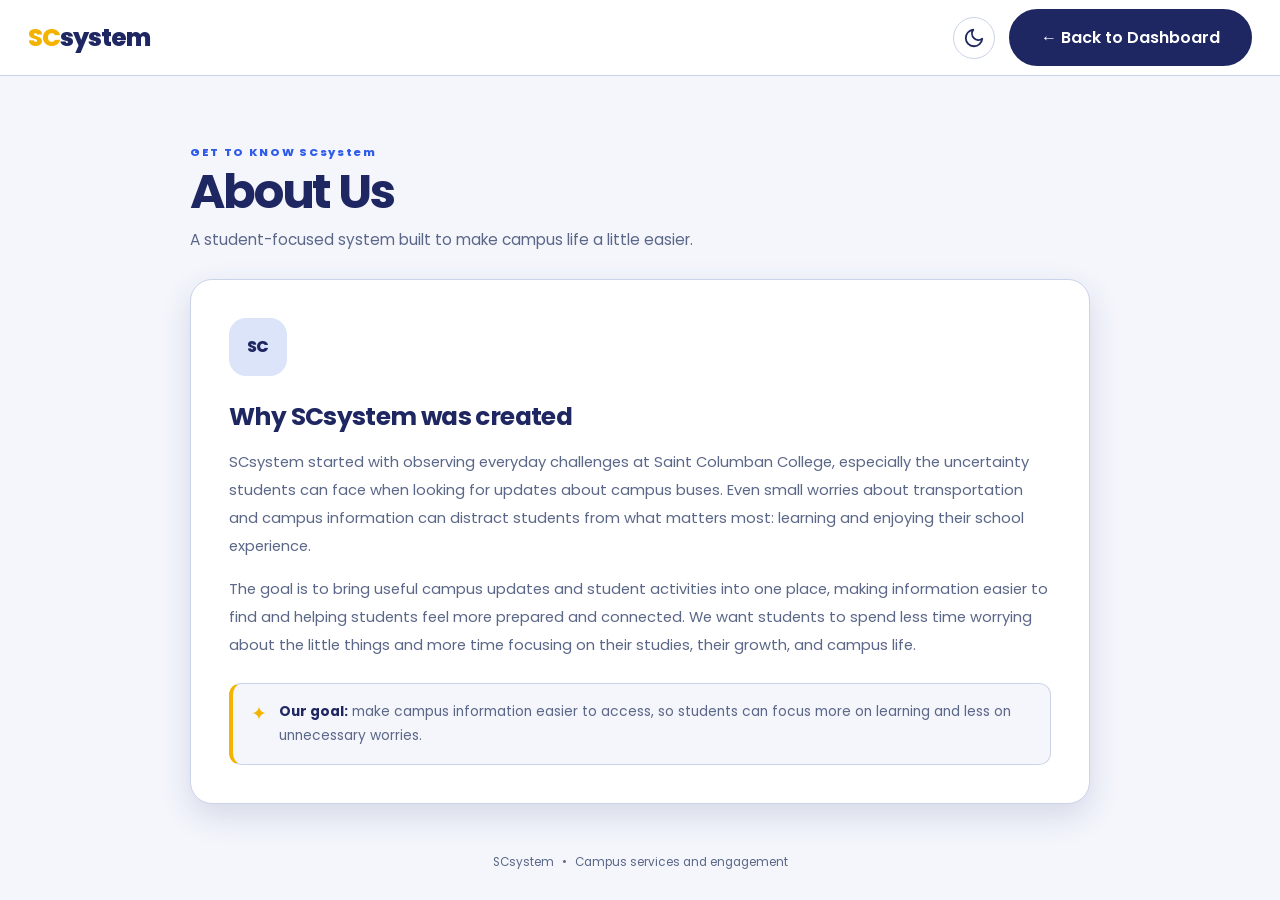
==== about.html @ 1e7a9063 "added about us and contact" ====
<!DOCTYPE html>
<html lang="en" data-theme="light">
<head>
  <meta charset="UTF-8">
  <meta name="viewport" content="width=device-width, initial-scale=1.0">
  <title>About Us | SCsystem</title>
  <script>
    (function () {
      try {
        var savedTheme = localStorage.getItem('scsystem-theme');
        var preferredTheme = window.matchMedia('(prefers-color-scheme: dark)').matches ? 'dark' : 'light';
        document.documentElement.setAttribute('data-theme', savedTheme || preferredTheme);
      } catch (error) {
        document.documentElement.setAttribute('data-theme', 'light');
      }
    })();
  </script>
  <link rel="preconnect" href="https://fonts.googleapis.com">
  <link rel="preconnect" href="https://fonts.gstatic.com" crossorigin>
  <link href="https://fonts.googleapis.com/css2?family=Poppins:wght@400;500;600;700;800&display=swap" rel="stylesheet">
  <link rel="stylesheet" href="css/style.css">
  <link rel="stylesheet" href="css/dashboard.css">
  <link rel="stylesheet" href="css/about-contact.css">
</head>
<body class="dashboard-body info-page-body">
  <header class="app-topbar">
    <a class="app-brand" href="dashboard.html"><span>SC</span>system</a>
    <div class="top-actions">
      <button id="themeToggle" class="theme-toggle" type="button" aria-label="Switch theme" title="Switch theme">
        <svg class="icon-moon" viewBox="0 0 24 24" fill="none" stroke="currentColor" stroke-width="2" stroke-linecap="round" stroke-linejoin="round" aria-hidden="true"><path d="M21 12.79A9 9 0 1 1 11.21 3 7 7 0 0 0 21 12.79z"/></svg>
        <svg class="icon-sun" viewBox="0 0 24 24" fill="none" stroke="currentColor" stroke-width="2" stroke-linecap="round" stroke-linejoin="round" aria-hidden="true"><circle cx="12" cy="12" r="5"/><line x1="12" y1="1" x2="12" y2="3"/><line x1="12" y1="21" x2="12" y2="23"/><line x1="4.22" y1="4.22" x2="5.64" y2="5.64"/><line x1="18.36" y1="18.36" x2="19.78" y2="19.78"/><line x1="1" y1="12" x2="3" y2="12"/><line x1="21" y1="12" x2="23" y2="12"/></svg>
      </button>
      <a class="btn btn-secondary info-back-btn" href="dashboard.html">← Back to Dashboard</a>
    </div>
  </header>

  <main class="info-main">
    <div class="info-heading">
      <p class="eyebrow">GET TO KNOW SCsystem</p>
      <h1>About Us</h1>
      <p class="info-subtitle">A student-focused system built to make campus life a little easier.</p>
    </div>

    <section class="info-card about-card" aria-labelledby="aboutTitle">
      <div class="about-mark" aria-hidden="true">SC</div>
      <h2 id="aboutTitle">Why SCsystem was created</h2>
      <p>
        SCsystem started with observing everyday challenges at Saint Columban College,
        especially the uncertainty students can face when looking for updates about campus
        buses. Even small worries about transportation and campus information can distract
        students from what matters most: learning and enjoying their school experience.
      </p>
      <p>
        The goal is to bring useful campus updates and student activities into one place,
        making information easier to find and helping students feel more prepared and connected.
        We want students to spend less time worrying about the little things and more time
        focusing on their studies, their growth, and campus life.
      </p>
      <div class="about-highlight">
        <span class="highlight-icon" aria-hidden="true">✦</span>
        <p><strong>Our goal:</strong> make campus information easier to access, so students can focus more on learning and less on unnecessary worries.</p>
      </div>
    </section>

    <footer class="info-footer">SCsystem <span>•</span> Campus services and engagement</footer>
  </main>

  <script>
    (function () {
      var button = document.getElementById('themeToggle');
      if (!button) return;
      button.addEventListener('click', function () {
        var current = document.documentElement.getAttribute('data-theme') || 'light';
        var next = current === 'dark' ? 'light' : 'dark';
        document.documentElement.setAttribute('data-theme', next);
        try { localStorage.setItem('scsystem-theme', next); } catch (error) { /* Theme still works for this page. */ }
        button.setAttribute('aria-label', 'Switch to ' + (next === 'dark' ? 'light' : 'dark') + ' mode');
        button.setAttribute('title', 'Switch to ' + (next === 'dark' ? 'light' : 'dark') + ' mode');
      });
    })();
  </script>
</body>
</html>
---- css/style.css ----
/* ============ Colors (light + dark) ============ */
:root,
:root[data-theme="light"] {
  --bg: #F4F6FC;
  --bg-glow: #DCE4FA;
  --card: #FFFFFF;
  --text: #1E2761;
  --muted: #5B6788;
  --border: #CBD3E8;
  --gold: #F5B301;
  --on-gold: #1E2761;
  --btn2-bg: #1E2761;
  --btn2-text: #FFFFFF;
  --btn2-border: #1E2761;
  --input-bg: #FFFFFF;
  --link: #2F5BEA;
  --danger: #C62828;
  --success: #1A7F37;
  --shadow: 0 12px 32px rgba(30, 39, 97, 0.14);
  --backdrop: rgba(14, 19, 48, 0.55);
}

:root[data-theme="dark"] {
  --bg: #0C1128;
  --bg-glow: #1D2760;
  --card: #151C42;
  --text: #EAF0FC;
  --muted: #A9B4D6;
  --border: #2D3768;
  --btn2-bg: transparent;
  --btn2-text: #EAF0FC;
  --btn2-border: #8F9BCB;
  --input-bg: #0F1536;
  --link: #8FB4FF;
  --danger: #FF8A80;
  --success: #6FD38B;
  --shadow: 0 12px 32px rgba(0, 0, 0, 0.45);
  --backdrop: rgba(0, 0, 0, 0.65);
}

/* ============ Base ============ */
* { box-sizing: border-box; }
[hidden] { display: none !important; }
html { color-scheme: light; }
:root[data-theme="dark"] { color-scheme: dark; }

body {
  margin: 0;
  min-height: 100vh;
  display: flex;
  flex-direction: column;
  font-family: "Poppins", "Segoe UI", Calibri, Arial, sans-serif;
  color: var(--text);
  background: radial-gradient(1100px 560px at 50% -8%, var(--bg-glow), var(--bg) 70%) no-repeat, var(--bg);
  transition: background-color 0.25s, color 0.25s;
}

:focus-visible {
  outline: 3px solid var(--gold);
  outline-offset: 2px;
}

/* ============ Landing navigation and app download ============ */
.landing-nav {
  width: 100%;
  display: flex;
  align-items: center;
  justify-content: space-between;
  gap: 18px;
  padding: 18px clamp(16px, 4vw, 42px);
}
.landing-nav-brand {
  color: var(--text);
  font-size: 1.45rem;
  font-weight: 800;
  letter-spacing: -0.04em;
  text-decoration: none;
  white-space: nowrap;
}
.landing-nav-brand span { color: var(--gold); }
.landing-nav-actions { display: flex; align-items: center; gap: 12px; }
.landing-nav .theme-toggle { position: static; flex: 0 0 auto; }
.app-download-btn {
  min-width: 0;
  padding: 10px 16px;
  gap: 7px;
  font-size: 0.86rem;
  white-space: nowrap;
}
.app-download-btn svg { width: 17px; height: 17px; flex: 0 0 auto; }

/* ============ Theme toggle (round sun/moon button) ============ */
.theme-toggle {
  position: fixed;
  top: 16px;
  right: 16px;
  z-index: 10;
  width: 46px;
  height: 46px;
  border-radius: 50%;
  border: 1.5px solid var(--border);
  background: var(--card);
  color: var(--text);
  display: grid;
  place-items: center;
  cursor: pointer;
  box-shadow: var(--shadow);
  transition: transform 0.15s, border-color 0.2s;
}
.theme-toggle:hover { transform: scale(1.07); border-color: var(--gold); }
.theme-toggle svg { width: 22px; height: 22px; }
.icon-sun { color: var(--gold); }
:root[data-theme="dark"] .icon-moon { display: none; }
:root[data-theme="light"] .icon-sun { display: none; }

/* ============ Buttons ============ */
.btn {
  display: inline-flex;
  align-items: center;
  justify-content: center;
  min-width: 168px;
  padding: 14px 30px;
  border-radius: 999px;
  border: 2px solid transparent;
  font-family: inherit;
  font-size: 1rem;
  font-weight: 600;
  text-decoration: none;
  cursor: pointer;
  transition: transform 0.15s, box-shadow 0.2s, opacity 0.2s;
}
.btn:hover:not(:disabled) { transform: translateY(-2px); box-shadow: var(--shadow); }
.btn:disabled { opacity: 0.45; cursor: not-allowed; }
.btn-primary { background: var(--gold); color: var(--on-gold); }
.btn-secondary { background: var(--btn2-bg); color: var(--btn2-text); border-color: var(--btn2-border); }
.btn-block { width: 100%; }

.btn-subtle {
  padding: 8px 16px;
  border: 1px solid transparent;
  border-radius: 999px;
  background: none;
  color: var(--muted);
  font-family: inherit;
  font-size: 0.9rem;
  text-decoration: none;
  cursor: pointer;
}
.btn-subtle:hover { color: var(--text); border-color: var(--border); }

.link-btn {
  padding: 4px;
  border: none;
  background: none;
  color: var(--muted);
  font: inherit;
  font-size: 0.85rem;
  text-decoration: underline;
  text-underline-offset: 3px;
  cursor: pointer;
}
.link-btn:hover { color: var(--text); }
.link-btn.accent { color: var(--link); font-size: inherit; }

/* ============ Landing page ============ */
.hero {
  flex: 1;
  display: flex;
  flex-direction: column;
  align-items: center;
  justify-content: center;
  gap: 30px;
  padding: 80px 24px 16px;
  text-align: center;
}
.brand {
  margin: 0;
  font-size: clamp(3.4rem, 13vw, 7rem);
  font-weight: 800;
  letter-spacing: -0.03em;
  line-height: 1;
}
.brand span { color: var(--gold); }
.actions { display: flex; flex-wrap: wrap; justify-content: center; gap: 14px; }
.footer { padding: 18px 12px 22px; text-align: center; }

/* ============ Pop-ups (modal) ============ */
dialog.modal {
  width: min(720px, 92vw);
  max-height: 86vh;
  padding: 0;
  border: 1px solid var(--border);
  border-radius: 18px;
  background: var(--card);
  color: var(--text);
  box-shadow: var(--shadow);
}
dialog.modal::backdrop { background: var(--backdrop); }
.modal-card { display: flex; flex-direction: column; max-height: 86vh; }
.modal-header {
  display: flex;
  align-items: center;
  justify-content: space-between;
  padding: 18px 24px 10px;
}
.modal-header h2 { margin: 0; font-size: 1.25rem; }
.icon-btn {
  width: 36px;
  height: 36px;
  border: none;
  border-radius: 50%;
  background: none;
  color: var(--muted);
  font-size: 1.1rem;
  cursor: pointer;
}
.icon-btn:hover { background: var(--bg-glow); color: var(--text); }
.modal-body {
  flex: 1;
  min-height: 0;
  padding: 6px 24px 16px;
  overflow-y: auto;
  line-height: 1.65;
  font-size: 0.93rem;
}
.modal-body h3 { margin: 22px 0 6px; font-size: 1rem; }
.modal-body p { margin: 0 0 12px; }
.modal-body ul { margin: 0 0 12px; padding-left: 22px; }
.modal-footer {
  display: flex;
  align-items: center;
  justify-content: flex-end;
  flex-wrap: wrap;
  gap: 12px;
  padding: 14px 24px 18px;
  border-top: 1px solid var(--border);
}
.scroll-hint { margin: 0 auto 0 0; color: var(--muted); font-size: 0.82rem; }
.modal-footer .btn { min-width: 120px; padding: 10px 22px; }

/* ============ Sign up / login pages ============ */
.auth-page {
  flex: 1;
  display: flex;
  flex-direction: column;
  align-items: center;
  padding: 84px 20px 40px;
}
.back-link {
  position: fixed;
  top: 22px;
  left: 20px;
  z-index: 10;
  color: var(--muted);
  font-size: 0.95rem;
  text-decoration: none;
}
.back-link:hover { color: var(--text); }
.card {
  background: var(--card);
  border: 1px solid var(--border);
  border-radius: 20px;
  box-shadow: var(--shadow);
}
.auth-card { width: 100%; max-width: 460px; padding: 32px 28px; }
.auth-card h1 { margin: 0 0 6px; font-size: 1.8rem; font-weight: 700; }
.subtitle { margin: 0 0 22px; color: var(--muted); font-size: 0.95rem; }

.field { margin-bottom: 16px; }
.field label { display: block; margin-bottom: 6px; font-size: 0.9rem; font-weight: 600; }
.field input {
  width: 100%;
  padding: 12px 14px;
  border: 1.5px solid var(--border);
  border-radius: 12px;
  background: var(--input-bg);
  color: var(--text);
  font: inherit;
  font-size: 1rem;
}
.field input:focus {
  outline: none;
  border-color: var(--gold);
  box-shadow: 0 0 0 3px rgba(245, 179, 1, 0.3);
}
.field.has-error input { border-color: var(--danger); }
.hint { display: block; margin-top: 6px; color: var(--muted); font-size: 0.8rem; }
.error { display: block; margin-top: 6px; color: var(--danger); font-size: 0.82rem; }
.error:empty { display: none; }

.input-wrap { position: relative; }
.input-wrap input { padding-right: 48px; }
.eye {
  position: absolute;
  top: 50%;
  right: 8px;
  transform: translateY(-50%);
  width: 36px;
  height: 36px;
  display: grid;
  place-items: center;
  border: none;
  border-radius: 8px;
  background: none;
  color: var(--muted);
  cursor: pointer;
}
.eye:hover { color: var(--text); }
.eye svg { width: 20px; height: 20px; }
.eye .icon-eye-off { display: none; }
.eye[data-visible="true"] .icon-eye { display: none; }
.eye[data-visible="true"] .icon-eye-off { display: block; }

.agree-row {
  display: flex;
  align-items: center;
  flex-wrap: wrap;
  gap: 8px;
  margin: 18px 0 18px;
  font-size: 0.9rem;
}
.agree-row input { width: 20px; height: 20px; accent-color: var(--gold); cursor: pointer; }

.form-message {
  margin: 0 0 14px;
  padding: 10px 12px;
  border-radius: 10px;
  background: rgba(198, 40, 40, 0.12);
  color: var(--danger);
  font-size: 0.9rem;
}
.switch { margin: 18px 0 0; text-align: center; color: var(--muted); font-size: 0.9rem; }
.switch a { color: var(--link); }

.success-panel { text-align: center; padding: 8px 0; }
.success-badge {
  width: 72px;
  height: 72px;
  margin: 0 auto 16px;
  border-radius: 50%;
  background: var(--gold);
  color: var(--on-gold);
  display: grid;
  place-items: center;
}
.success-badge svg { width: 36px; height: 36px; }
.success-panel h2 { margin: 0 0 8px; }
.success-panel p { margin: 0 0 20px; color: var(--muted); line-height: 1.6; }

@media (max-width: 480px) {
  .landing-nav { padding: 14px 12px; gap: 8px; }
  .landing-nav-brand { font-size: 1.22rem; }
  .landing-nav-actions { gap: 7px; }
  .landing-nav .app-download-btn { padding: 8px 10px; gap: 5px; font-size: 0.72rem; }
  .landing-nav .app-download-btn svg { width: 15px; height: 15px; }
  .landing-nav .theme-toggle { width: 38px; height: 38px; }

  .auth-card { padding: 26px 18px; }
  .actions .btn { width: 100%; max-width: 300px; }
}

@media (prefers-reduced-motion: reduce) {
  * { transition: none !important; }
}
---- css/dashboard.css ----
.dashboard-body { min-height: 100vh; display: block; background: var(--bg); }
.app-topbar { height: 76px; position: sticky; top: 0; z-index: 20; display: flex; align-items: center; justify-content: space-between; gap: 18px; padding: 0 28px; background: var(--card); border-bottom: 1px solid var(--border); }
.app-brand { color: var(--text); text-decoration: none; font-size: 1.55rem; font-weight: 800; letter-spacing: -.04em; }
.app-brand span { color: var(--gold); }
.top-actions { display: flex; align-items: center; gap: 14px; }
.top-actions .app-download-btn { padding: 9px 13px; font-size: .8rem; }
.top-actions .theme-toggle { position: static; width: 42px; height: 42px; box-shadow: none; }
.role-badge { color: var(--muted); background: var(--bg); border: 1px solid var(--border); border-radius: 999px; padding: 7px 12px; font-size: .78rem; font-weight: 700; text-transform: capitalize; }
.logout-btn { min-width: auto; padding: 9px 18px; font-size: .88rem; }
.app-shell { min-height: calc(100vh - 76px); display: grid; grid-template-columns: 252px minmax(0, 1fr); }
.app-sidebar { position: sticky; top: 76px; height: calc(100vh - 76px); display: flex; flex-direction: column; padding: 24px 15px 16px; border-right: 1px solid var(--border); background: var(--card); }
.side-user { display: flex; align-items: center; gap: 12px; padding: 3px 10px 22px; border-bottom: 1px solid var(--border); min-width: 0; }
.side-user > div:last-child { min-width: 0; }
.side-user strong, .side-user small { display: block; overflow: hidden; text-overflow: ellipsis; white-space: nowrap; }
.side-user strong { font-size: .9rem; }
.side-user small { color: var(--muted); font-size: .72rem; margin-top: 3px; }
.avatar { display: grid; place-items: center; flex-shrink: 0; background: #e8edf9; color: #253b73; border: 1px solid var(--border); border-radius: 50%; overflow: hidden; font-weight: 800; }
.avatar img { width: 100%; height: 100%; object-fit: cover; }
.avatar-small { width: 42px; height: 42px; font-size: .8rem; }
.side-nav { display: grid; gap: 6px; margin-top: 20px; }
.nav-link { width: 100%; display: flex; align-items: center; gap: 11px; padding: 12px 13px; border: 1px solid transparent; border-radius: 11px; background: transparent; color: var(--muted); font: inherit; font-size: .87rem; font-weight: 600; text-align: left; cursor: pointer; transition: .16s ease; }
.nav-link > span:first-child { width: 22px; text-align: center; font-size: 1.08rem; }
.nav-link:hover { color: var(--text); background: var(--bg); }
.nav-link.active { color: var(--text); background: var(--bg-glow); border-color: var(--border); }
.nav-link.active > span:first-child { color: var(--gold); }
.live-dot { display: inline-block; width: 7px; height: 7px; border-radius: 50%; background: #20a568; box-shadow: 0 0 0 3px rgba(32,165,104,.12); }
.nav-link .live-dot { margin-left: auto; }
.nav-count { margin-left: auto; min-width: 21px; text-align: center; border-radius: 99px; padding: 2px 6px; color: #fff; background: #d34f43; font-size: .7rem; }
.sidebar-footer { margin-top: auto; padding: 18px 8px 4px; color: var(--muted); font-size: .68rem; }
.sidebar-footer .live-dot { margin-right: 6px; }
.app-main { min-width: 0; width: 100%; max-width: 1450px; margin: 0 auto; padding: 34px clamp(18px, 3vw, 46px) 22px; }
.view { display: none; animation: fade-in .18s ease; }
.view.active { display: block; }
@keyframes fade-in { from { opacity: .45; transform: translateY(3px); } to { opacity: 1; transform: translateY(0); } }
.page-heading { display: flex; justify-content: space-between; align-items: flex-start; gap: 20px; margin: 0 0 25px; }
.page-heading h1 { margin: 1px 0 5px; font-size: clamp(1.65rem, 3vw, 2.1rem); letter-spacing: -.04em; }
.eyebrow { margin: 0 0 4px; color: var(--link); font-size: .7rem; font-weight: 800; letter-spacing: .15em; }
.muted { color: var(--muted); }
.page-heading .muted { margin: 0; font-size: .9rem; }
.today-label { margin-top: 7px; color: var(--muted); font-size: .82rem; white-space: nowrap; }
.status-live { display: inline-flex; align-items: center; gap: 8px; color: var(--success); font-size: .78rem; font-weight: 700; border: 1px solid var(--border); border-radius: 999px; padding: 8px 12px; white-space: nowrap; }
.content-stack { display: grid; gap: 20px; }
.loading-card { padding: 30px; background: var(--card); border: 1px solid var(--border); border-radius: 16px; color: var(--muted); text-align: center; }
.welcome-card { position: relative; display: flex; align-items: center; justify-content: space-between; gap: 24px; min-height: 180px; padding: clamp(23px, 4vw, 38px); color: #fff; border-radius: 21px; overflow: hidden; background: linear-gradient(120deg, #202e67, #344e98 68%, #4a68b2); box-shadow: 0 14px 34px rgba(27, 42, 96, .17); }
.welcome-card:after { content: ""; width: 250px; height: 250px; position: absolute; right: 50px; top: -115px; border: 1px solid rgba(255,255,255,.16); border-radius: 50%; box-shadow: 0 0 0 25px rgba(255,255,255,.04), 0 0 0 55px rgba(255,255,255,.035); }
.welcome-copy { position: relative; z-index: 1; }
.welcome-copy .eyebrow { color: #f4ce62; }
.welcome-copy h2 { margin: 0 0 8px; font-size: clamp(1.45rem, 3vw, 2rem); letter-spacing: -.04em; }
.welcome-copy p { max-width: 550px; margin: 0; color: rgba(255,255,255,.78); font-size: .88rem; line-height: 1.7; }
.welcome-art { position: relative; z-index: 1; display: grid; place-items: center; width: 100px; height: 100px; flex-shrink: 0; border: 1px solid rgba(255,255,255,.26); border-radius: 25px; background: rgba(255,255,255,.11); font-size: 2.3rem; }
.stats-grid { display: grid; grid-template-columns: repeat(4, minmax(0, 1fr)); gap: 14px; }
.stat-card { padding: 20px; border: 1px solid var(--border); border-radius: 16px; background: var(--card); min-width: 0; }
.stat-icon { width: 38px; height: 38px; display: grid; place-items: center; margin-bottom: 18px; border-radius: 12px; background: var(--bg-glow); font-size: 1.05rem; }
.stat-label { color: var(--muted); font-size: .76rem; }
.stat-value { display: block; margin-top: 4px; font-size: 1.55rem; font-weight: 800; letter-spacing: -.04em; overflow-wrap: anywhere; }
.stat-note { margin-top: 5px; color: var(--muted); font-size: .68rem; }
.dashboard-columns { display: grid; grid-template-columns: minmax(0, 1.25fr) minmax(260px, .75fr); gap: 20px; }
.panel { min-width: 0; border: 1px solid var(--border); border-radius: 16px; background: var(--card); overflow: hidden; }
.panel-header { display: flex; align-items: center; justify-content: space-between; gap: 12px; padding: 19px 21px; border-bottom: 1px solid var(--border); }
.panel-header h2 { margin: 0; font-size: 1rem; }
.panel-body { padding: 20px; }
.text-action { border: 0; background: none; color: var(--link); font: inherit; font-size: .78rem; font-weight: 700; cursor: pointer; }
.quick-actions { display: grid; gap: 10px; }
.quick-action { display: flex; align-items: center; gap: 12px; width: 100%; padding: 13px; color: var(--text); background: var(--bg); border: 1px solid var(--border); border-radius: 12px; text-align: left; font: inherit; cursor: pointer; }
.quick-action:hover { border-color: var(--gold); }
.quick-action .quick-icon { width: 36px; height: 36px; display: grid; place-items: center; flex-shrink: 0; border-radius: 10px; background: var(--card); }
.quick-action strong { display: block; font-size: .82rem; }
.quick-action small { display: block; color: var(--muted); font-size: .7rem; margin-top: 2px; }
.form-grid { display: grid; grid-template-columns: repeat(2, minmax(0, 1fr)); gap: 15px; }
.form-field { display: grid; gap: 6px; min-width: 0; }
.form-field.full { grid-column: 1 / -1; }
.form-field label { font-size: .79rem; font-weight: 700; }
.form-field input, .form-field select, .form-field textarea, .comment-input { width: 100%; padding: 11px 12px; border: 1px solid var(--border); border-radius: 10px; background: var(--input-bg); color: var(--text); font: inherit; font-size: .85rem; min-width: 0; }
.form-field textarea { min-height: 98px; resize: vertical; }
.form-field input:focus, .form-field select:focus, .form-field textarea:focus, .comment-input:focus { outline: 2px solid rgba(245,179,1,.35); border-color: var(--gold); }
.form-hint { color: var(--muted); font-size: .72rem; line-height: 1.55; }
.btn-small { min-width: auto; padding: 10px 16px; font-size: .82rem; }
.btn-danger { border: 1px solid rgba(198,40,40,.25); color: var(--danger); background: transparent; }
.btn-success { border: 1px solid rgba(26,127,55,.24); color: var(--success); background: transparent; }
.btn-row { display: flex; align-items: center; flex-wrap: wrap; gap: 9px; margin-top: 16px; }
.form-error { margin-top: 12px; color: var(--danger); font-size: .82rem; }
.profile-layout { display: grid; grid-template-columns: minmax(0, 1.2fr) minmax(250px, .8fr); align-items: start; gap: 20px; }
.profile-cover { height: 110px; background: linear-gradient(110deg, #243777, #506db9); }
.profile-main { padding: 0 24px 24px; }
.profile-avatar-row { display: flex; align-items: flex-end; gap: 16px; margin-top: -43px; margin-bottom: 22px; }
.profile-avatar { width: 88px; height: 88px; border: 4px solid var(--card); font-size: 1.5rem; background: #e9efff; }
.profile-name h2 { margin: 0 0 4px; font-size: 1.25rem; }
.profile-name p { margin: 0; color: var(--muted); font-size: .8rem; }
.profile-details { display: grid; grid-template-columns: repeat(2, minmax(0,1fr)); gap: 14px; }
.detail-item { min-width: 0; padding: 13px; background: var(--bg); border-radius: 11px; }
.detail-item span { display: block; color: var(--muted); font-size: .7rem; }
.detail-item strong { display: block; margin-top: 5px; font-size: .86rem; overflow-wrap: anywhere; }
.profile-bio { white-space: pre-wrap; line-height: 1.7; font-size: .85rem; }
.qr-panel { display: grid; place-items: center; text-align: center; }
.qr-panel canvas { width: 180px !important; height: 180px !important; max-width: 100%; border-radius: 8px; }
.qr-code-text { font-size: .73rem; overflow-wrap: anywhere; color: var(--muted); }
.file-input { padding: 9px !important; font-size: .75rem !important; }
.bus-grid { display: grid; grid-template-columns: repeat(2, minmax(0,1fr)); gap: 14px; }
.bus-card { padding: 19px; border: 1px solid var(--border); border-radius: 15px; background: var(--card); }
.bus-title-row { display: flex; align-items: center; gap: 12px; }
.bus-icon { width: 45px; height: 45px; flex-shrink: 0; display: grid; place-items: center; border-radius: 13px; background: var(--bg); font-size: 1.35rem; }
.bus-title-row h3 { margin: 0 0 5px; font-size: .95rem; }
.bus-subtitle { color: var(--muted); font-size: .72rem; }
.bus-status { display: inline-flex; align-items: center; gap: 8px; margin-top: 20px; border-radius: 8px; padding: 8px 10px; font-size: .76rem; font-weight: 700; background: var(--bg); }
.bus-status:before { content: ""; width: 7px; height: 7px; border-radius: 50%; background: currentColor; }
.bus-status.moving { color: #198754; }
.bus-status.waiting { color: #b18212; }
.bus-status.break { color: #d34f43; }
.bus-control { width: 100%; margin-top: 12px; padding: 10px; border: 1px solid var(--border); border-radius: 9px; background: var(--input-bg); color: var(--text); font: inherit; font-size: .79rem; }
.announcement-filters { display: flex; gap: 8px; flex-wrap: wrap; }
.filter-btn { border: 1px solid var(--border); background: var(--card); color: var(--muted); border-radius: 999px; padding: 8px 14px; font: inherit; font-size: .77rem; cursor: pointer; }
.filter-btn.active { color: var(--text); border-color: var(--gold); background: var(--bg-glow); }
.announcement-card { border: 1px solid var(--border); border-radius: 16px; background: var(--card); overflow: hidden; }
.announcement-image { display: block; width: 100%; max-height: 300px; object-fit: cover; background: var(--bg); }
.announcement-content { padding: 20px; }
.announcement-meta { display: flex; align-items: center; flex-wrap: wrap; gap: 8px; color: var(--muted); font-size: .7rem; }
.tag { display: inline-flex; align-items: center; border: 1px solid var(--border); border-radius: 999px; padding: 4px 9px; background: var(--bg); color: var(--muted); font-size: .68rem; font-weight: 700; }
.announcement-card h3 { margin: 12px 0 8px; font-size: 1.05rem; }
.announcement-description { margin: 0; white-space: pre-wrap; color: var(--muted); font-size: .86rem; line-height: 1.75; overflow-wrap: anywhere; }
.card-footer-actions { display: flex; align-items: center; flex-wrap: wrap; gap: 7px; margin-top: 18px; padding-top: 14px; border-top: 1px solid var(--border); }
.reaction-btn { padding: 7px 10px; border: 1px solid var(--border); border-radius: 9px; background: var(--bg); color: var(--text); font: inherit; font-size: .76rem; cursor: pointer; }
.reaction-btn.mine { border-color: var(--gold); background: var(--bg-glow); }
.comment-area { display: grid; gap: 10px; padding-top: 15px; }
.comment-item { padding: 10px 12px; border-radius: 10px; background: var(--bg); font-size: .78rem; }
.comment-item strong { display: block; margin-bottom: 3px; }
.comment-item p { margin: 0; color: var(--muted); white-space: pre-wrap; overflow-wrap: anywhere; }
.comment-form { display: flex; gap: 8px; }
.comment-form .comment-input { flex: 1; }
.quest-grid { display: grid; grid-template-columns: repeat(2, minmax(0,1fr)); gap: 14px; }
.quest-card { padding: 20px; border: 1px solid var(--border); background: var(--card); border-radius: 15px; min-width: 0; }
.quest-top { display: flex; justify-content: space-between; align-items: flex-start; gap: 12px; }
.quest-card h3 { margin: 0 0 7px; font-size: .97rem; }
.quest-card p { color: var(--muted); font-size: .8rem; line-height: 1.65; white-space: pre-wrap; overflow-wrap: anywhere; }
.quest-stats { display: flex; flex-wrap: wrap; gap: 9px; margin-top: 13px; }
.quest-stats span { padding: 6px 9px; border-radius: 8px; background: var(--bg); color: var(--muted); font-size: .7rem; }
.quest-status { color: var(--link); }
.submission-card { display: flex; flex-wrap: wrap; align-items: center; justify-content: space-between; gap: 14px; border-top: 1px solid var(--border); padding: 16px 20px; }
.submission-card:first-child { border-top: 0; }
.submission-student { min-width: 160px; flex: 1; }
.submission-student strong { display: block; font-size: .85rem; }
.submission-student small { display: block; margin-top: 3px; color: var(--muted); font-size: .73rem; }
.submission-actions { display: flex; flex-wrap: wrap; gap: 7px; }
.empty-state { padding: 34px 18px; border: 1px dashed var(--border); border-radius: 15px; color: var(--muted); text-align: center; font-size: .85rem; }
.empty-state strong { display: block; color: var(--text); margin-bottom: 5px; }
.staff-row { display: flex; align-items: center; justify-content: space-between; gap: 15px; padding: 17px 20px; border-top: 1px solid var(--border); }
.staff-row:first-child { border-top: 0; }
.staff-info { min-width: 0; }
.staff-info strong { display: block; font-size: .87rem; }
.staff-info small { display: block; color: var(--muted); margin-top: 4px; font-size: .73rem; overflow-wrap: anywhere; }
.staff-actions { display: flex; flex-wrap: wrap; gap: 7px; }
.flash-message { margin: 0 0 18px; padding: 12px 15px; border: 1px solid var(--border); border-radius: 11px; background: var(--card); font-size: .83rem; }
.flash-message.success { color: var(--success); }
.flash-message.error { color: var(--danger); }
.dashboard-footer { margin-top: 38px; color: var(--muted); font-size: .7rem; text-align: center; }
.dashboard-footer span { padding: 0 5px; }
@media (max-width: 1120px) { .stats-grid { grid-template-columns: repeat(2, minmax(0,1fr)); } .dashboard-columns { grid-template-columns: 1fr; } }
@media (max-width: 820px) { .app-topbar { padding: 0 16px; height: 68px; } .app-shell { display: block; min-height: calc(100vh - 68px); } .app-sidebar { position: static; height: auto; padding: 10px 12px; border-right: 0; border-bottom: 1px solid var(--border); } .side-user, .sidebar-footer { display: none; } .side-nav { display: flex; overflow-x: auto; margin: 0; gap: 5px; padding-bottom: 2px; } .nav-link { width: auto; flex-shrink: 0; padding: 10px 12px; font-size: .76rem; } .nav-link > span:first-child { width: auto; } .nav-link .live-dot, .nav-count { display: none; } .app-main { padding: 24px 16px 18px; } .profile-layout { grid-template-columns: 1fr; } }
@media (max-width: 620px) { .app-brand { font-size: 1.28rem; } .top-actions { gap: 8px; } .role-badge { display: none; } .logout-btn { padding: 8px 12px; font-size: .77rem; } .top-actions .theme-toggle { width: 38px; height: 38px; } .page-heading { margin-bottom: 19px; } .today-label { display: none; } .welcome-card { min-height: unset; padding: 23px 20px; } .welcome-art { width: 58px; height: 58px; border-radius: 16px; font-size: 1.5rem; } .welcome-copy p { font-size: .78rem; } .stats-grid { gap: 10px; } .stat-card { padding: 14px; } .stat-icon { width: 32px; height: 32px; margin-bottom: 11px; } .stat-value { font-size: 1.3rem; } .stat-label { font-size: .69rem; } .bus-grid, .quest-grid { grid-template-columns: 1fr; } .form-grid { grid-template-columns: 1fr; } .form-field.full { grid-column: auto; } .panel-header, .panel-body, .announcement-content { padding: 16px; } .profile-details { grid-template-columns: 1fr 1fr; } .staff-row { align-items: flex-start; flex-direction: column; } .submission-card { align-items: flex-start; flex-direction: column; } }
@media (max-width: 400px) {
  .app-topbar { padding: 0 10px; gap: 8px; }
  .app-brand { font-size: 1.12rem; }
  .top-actions { gap: 5px; }
  .top-actions .app-download-btn { padding: 7px 8px; gap: 4px; font-size: .66rem; }
  .logout-btn { padding: 7px 8px; font-size: .7rem; }
}


.recent-list { display: grid; gap: 16px; }
.recent-item { display: flex; align-items: flex-start; gap: 12px; }
.recent-dot { margin-top: 5px; width: 8px; height: 8px; flex-shrink: 0; border-radius: 50%; background: var(--gold); }
.recent-item strong, .recent-item small { display: block; }
.recent-item strong { font-size: .82rem; }
.recent-item small { margin-top: 4px; color: var(--muted); font-size: .7rem; }

.home-profile { display: flex; align-items: center; gap: 16px; padding: 18px 21px; }
.home-profile-avatar { width: 58px; height: 58px; font-size: 1rem; }
.home-profile-info { min-width: 0; flex: 1; }
.home-profile-info .eyebrow { margin: 0 0 2px; }
.home-profile-info h2 { margin: 0; font-size: 1rem; }
.home-profile-info p { margin: 4px 0 0; color: var(--muted); font-size: .78rem; }
.home-profile-info small { display: block; max-width: 670px; margin-top: 5px; color: var(--muted); font-size: .72rem; overflow-wrap: anywhere; }
@media (max-width: 620px) { .home-profile { flex-wrap: wrap; padding: 15px; } .home-profile-avatar { width: 48px; height: 48px; } .home-profile-button { margin-left: auto; } }
---- css/about-contact.css ----
/* Styles used only by the About Us and Contact Us pages. */
.info-page-body { min-height: 100vh; }
.info-page-body .app-topbar { flex-shrink: 0; }
.info-back-btn { text-decoration: none; display: inline-flex; align-items: center; justify-content: center; white-space: nowrap; min-height: 40px; }
.info-main { width: min(100% - 36px, 900px); min-height: calc(100vh - 76px); margin: 0 auto; padding: clamp(34px, 6vw, 68px) 0 24px; display: flex; flex-direction: column; }
.info-heading { margin-bottom: 26px; }
.info-heading h1 { margin: 2px 0 8px; font-size: clamp(2rem, 5vw, 3rem); line-height: 1.12; letter-spacing: -.045em; }
.info-subtitle { max-width: 650px; margin: 0; color: var(--muted); line-height: 1.7; font-size: .96rem; }
.info-card { padding: clamp(22px, 4vw, 38px); background: var(--card); border: 1px solid var(--border); border-radius: 22px; box-shadow: var(--shadow); }
.about-card h2 { margin: 0 0 14px; font-size: clamp(1.2rem, 2.7vw, 1.55rem); letter-spacing: -.025em; }
.about-card > p { color: var(--muted); line-height: 1.9; font-size: .92rem; margin: 0 0 15px; }
.about-mark { width: 58px; height: 58px; display: grid; place-items: center; margin-bottom: 22px; border-radius: 17px; background: var(--bg-glow); color: var(--text); font-weight: 800; letter-spacing: -.04em; }
.about-highlight { display: flex; align-items: flex-start; gap: 12px; margin-top: 23px; padding: 16px 18px; border: 1px solid var(--border); border-left: 4px solid var(--gold); border-radius: 12px; background: var(--bg); }
.highlight-icon { flex: 0 0 auto; color: var(--gold); font-size: 1.2rem; line-height: 1.5; }
.about-highlight p { margin: 0; color: var(--muted); font-size: .86rem; line-height: 1.75; }
.about-highlight strong { color: var(--text); }
.contact-main { max-width: 760px; }
.contact-card { display: grid; gap: 13px; }
.facebook-contact { display: flex; align-items: center; gap: 16px; padding: 17px; color: var(--text); text-decoration: none; border: 1px solid var(--border); border-radius: 16px; background: var(--bg); transition: transform .16s ease, border-color .16s ease, box-shadow .16s ease; }
.facebook-contact:hover { transform: translateY(-2px); border-color: var(--link); box-shadow: var(--shadow); }
.facebook-logo { display: inline-flex; flex: 0 0 54px; width: 54px; height: 54px; }
.facebook-logo svg { width: 100%; height: 100%; display: block; }
.facebook-copy { min-width: 0; display: grid; gap: 4px; }
.facebook-copy strong { font-size: .95rem; overflow-wrap: anywhere; }
.facebook-copy small { color: var(--muted); font-size: .76rem; }
.facebook-arrow { margin-left: auto; color: var(--link); font-size: 1.4rem; padding-left: 8px; }
.contact-note { margin: 5px 0 0; color: var(--muted); font-size: .75rem; line-height: 1.6; text-align: center; }
.info-footer { margin-top: auto; padding: 34px 0 5px; color: var(--muted); text-align: center; font-size: .74rem; }
.info-footer span { padding: 0 5px; }
@media (max-width: 560px) {
  .info-page-body .app-topbar { height: auto; min-height: 68px; padding: 12px 14px; gap: 10px; }
  .info-page-body .app-brand { font-size: 1.25rem; }
  .info-page-body .top-actions { gap: 8px; }
  .info-page-body .theme-toggle { width: 38px; height: 38px; }
  .info-back-btn { padding: 8px 10px; font-size: .74rem; }
  .info-main { width: min(100% - 26px, 900px); padding-top: 32px; }
  .facebook-contact { gap: 12px; padding: 13px; }
  .facebook-logo { flex-basis: 46px; width: 46px; height: 46px; }
}
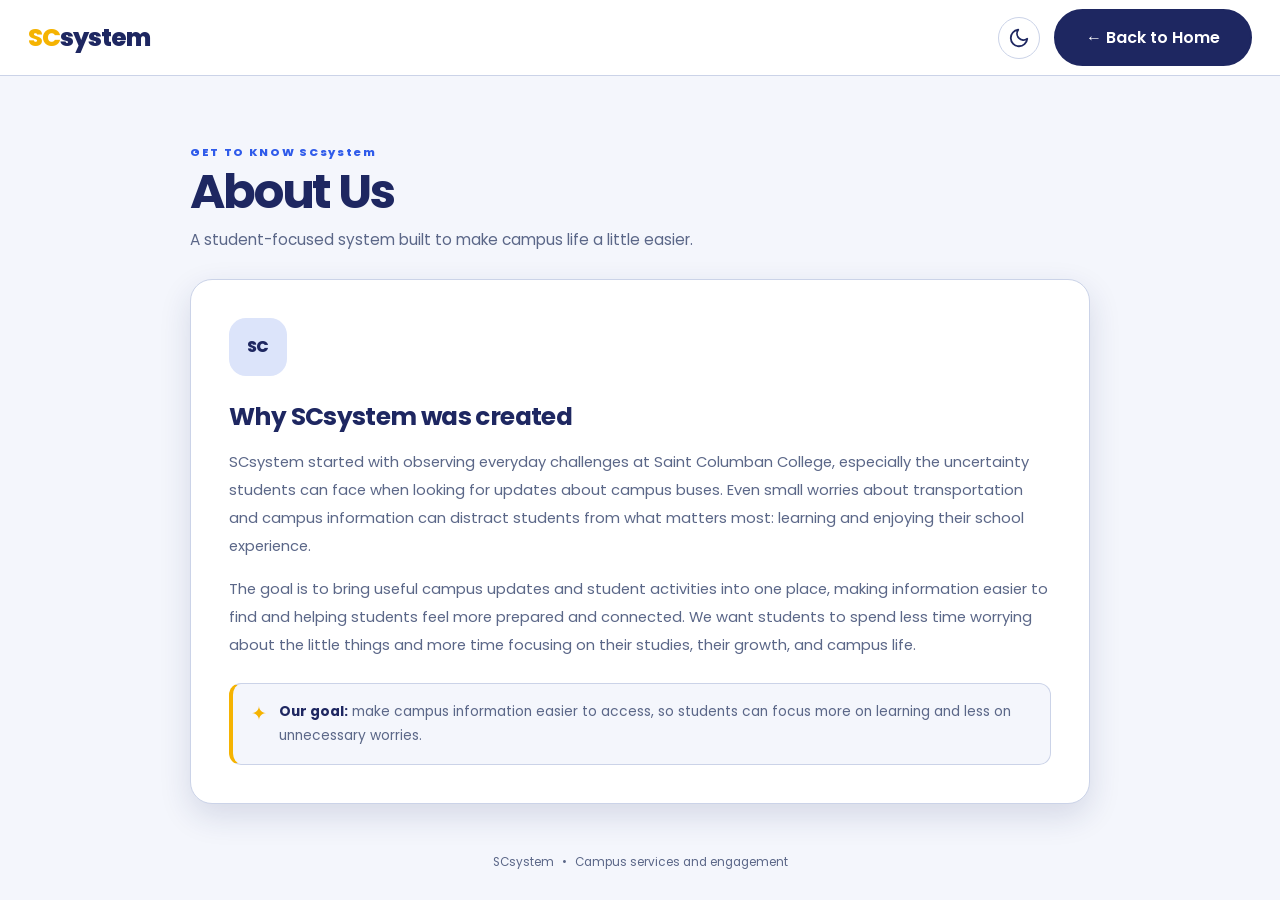
==== commit 670e2266: "Update SCsystem to Ultimate Website V3" ====
--- a/about.html
+++ b/about.html
@@ -1,83 +1,83 @@
-<!DOCTYPE html>
-<html lang="en" data-theme="light">
-<head>
-  <meta charset="UTF-8">
-  <meta name="viewport" content="width=device-width, initial-scale=1.0">
-  <title>About Us | SCsystem</title>
-  <script>
-    (function () {
-      try {
-        var savedTheme = localStorage.getItem('scsystem-theme');
-        var preferredTheme = window.matchMedia('(prefers-color-scheme: dark)').matches ? 'dark' : 'light';
-        document.documentElement.setAttribute('data-theme', savedTheme || preferredTheme);
-      } catch (error) {
-        document.documentElement.setAttribute('data-theme', 'light');
-      }
-    })();
-  </script>
-  <link rel="preconnect" href="https://fonts.googleapis.com">
-  <link rel="preconnect" href="https://fonts.gstatic.com" crossorigin>
-  <link href="https://fonts.googleapis.com/css2?family=Poppins:wght@400;500;600;700;800&display=swap" rel="stylesheet">
-  <link rel="stylesheet" href="css/style.css">
-  <link rel="stylesheet" href="css/dashboard.css">
-  <link rel="stylesheet" href="css/about-contact.css">
-</head>
-<body class="dashboard-body info-page-body">
-  <header class="app-topbar">
-    <a class="app-brand" href="dashboard.html"><span>SC</span>system</a>
-    <div class="top-actions">
-      <button id="themeToggle" class="theme-toggle" type="button" aria-label="Switch theme" title="Switch theme">
-        <svg class="icon-moon" viewBox="0 0 24 24" fill="none" stroke="currentColor" stroke-width="2" stroke-linecap="round" stroke-linejoin="round" aria-hidden="true"><path d="M21 12.79A9 9 0 1 1 11.21 3 7 7 0 0 0 21 12.79z"/></svg>
-        <svg class="icon-sun" viewBox="0 0 24 24" fill="none" stroke="currentColor" stroke-width="2" stroke-linecap="round" stroke-linejoin="round" aria-hidden="true"><circle cx="12" cy="12" r="5"/><line x1="12" y1="1" x2="12" y2="3"/><line x1="12" y1="21" x2="12" y2="23"/><line x1="4.22" y1="4.22" x2="5.64" y2="5.64"/><line x1="18.36" y1="18.36" x2="19.78" y2="19.78"/><line x1="1" y1="12" x2="3" y2="12"/><line x1="21" y1="12" x2="23" y2="12"/></svg>
-      </button>
-      <a class="btn btn-secondary info-back-btn" href="dashboard.html">← Back to Dashboard</a>
-    </div>
-  </header>
-
-  <main class="info-main">
-    <div class="info-heading">
-      <p class="eyebrow">GET TO KNOW SCsystem</p>
-      <h1>About Us</h1>
-      <p class="info-subtitle">A student-focused system built to make campus life a little easier.</p>
-    </div>
-
-    <section class="info-card about-card" aria-labelledby="aboutTitle">
-      <div class="about-mark" aria-hidden="true">SC</div>
-      <h2 id="aboutTitle">Why SCsystem was created</h2>
-      <p>
-        SCsystem started with observing everyday challenges at Saint Columban College,
-        especially the uncertainty students can face when looking for updates about campus
-        buses. Even small worries about transportation and campus information can distract
-        students from what matters most: learning and enjoying their school experience.
-      </p>
-      <p>
-        The goal is to bring useful campus updates and student activities into one place,
-        making information easier to find and helping students feel more prepared and connected.
-        We want students to spend less time worrying about the little things and more time
-        focusing on their studies, their growth, and campus life.
-      </p>
-      <div class="about-highlight">
-        <span class="highlight-icon" aria-hidden="true">✦</span>
-        <p><strong>Our goal:</strong> make campus information easier to access, so students can focus more on learning and less on unnecessary worries.</p>
-      </div>
-    </section>
-
-    <footer class="info-footer">SCsystem <span>•</span> Campus services and engagement</footer>
-  </main>
-
-  <script>
-    (function () {
-      var button = document.getElementById('themeToggle');
-      if (!button) return;
-      button.addEventListener('click', function () {
-        var current = document.documentElement.getAttribute('data-theme') || 'light';
-        var next = current === 'dark' ? 'light' : 'dark';
-        document.documentElement.setAttribute('data-theme', next);
-        try { localStorage.setItem('scsystem-theme', next); } catch (error) { /* Theme still works for this page. */ }
-        button.setAttribute('aria-label', 'Switch to ' + (next === 'dark' ? 'light' : 'dark') + ' mode');
-        button.setAttribute('title', 'Switch to ' + (next === 'dark' ? 'light' : 'dark') + ' mode');
-      });
-    })();
-  </script>
-</body>
-</html>
+<!DOCTYPE html>
+<html lang="en" data-theme="light">
+<head>
+  <meta charset="UTF-8">
+  <meta name="viewport" content="width=device-width, initial-scale=1.0">
+  <title>About Us | SCsystem</title>
+  <script>
+    (function () {
+      try {
+        var savedTheme = localStorage.getItem('scsystem-theme');
+        var preferredTheme = window.matchMedia('(prefers-color-scheme: dark)').matches ? 'dark' : 'light';
+        document.documentElement.setAttribute('data-theme', savedTheme || preferredTheme);
+      } catch (error) {
+        document.documentElement.setAttribute('data-theme', 'light');
+      }
+    })();
+  </script>
+  <link rel="preconnect" href="https://fonts.googleapis.com">
+  <link rel="preconnect" href="https://fonts.gstatic.com" crossorigin>
+  <link href="https://fonts.googleapis.com/css2?family=Poppins:wght@400;500;600;700;800&display=swap" rel="stylesheet">
+  <link rel="stylesheet" href="css/style.css">
+  <link rel="stylesheet" href="css/dashboard.css">
+  <link rel="stylesheet" href="css/about-contact.css">
+</head>
+<body class="dashboard-body info-page-body">
+  <header class="app-topbar">
+    <a class="app-brand" href="index.html"><span>SC</span>system</a>
+    <div class="top-actions">
+      <button id="themeToggle" class="theme-toggle" type="button" aria-label="Switch theme" title="Switch theme">
+        <svg class="icon-moon" viewBox="0 0 24 24" fill="none" stroke="currentColor" stroke-width="2" stroke-linecap="round" stroke-linejoin="round" aria-hidden="true"><path d="M21 12.79A9 9 0 1 1 11.21 3 7 7 0 0 0 21 12.79z"/></svg>
+        <svg class="icon-sun" viewBox="0 0 24 24" fill="none" stroke="currentColor" stroke-width="2" stroke-linecap="round" stroke-linejoin="round" aria-hidden="true"><circle cx="12" cy="12" r="5"/><line x1="12" y1="1" x2="12" y2="3"/><line x1="12" y1="21" x2="12" y2="23"/><line x1="4.22" y1="4.22" x2="5.64" y2="5.64"/><line x1="18.36" y1="18.36" x2="19.78" y2="19.78"/><line x1="1" y1="12" x2="3" y2="12"/><line x1="21" y1="12" x2="23" y2="12"/></svg>
+      </button>
+      <a class="btn btn-secondary info-back-btn" href="index.html">← Back to Home</a>
+    </div>
+  </header>
+
+  <main class="info-main">
+    <div class="info-heading">
+      <p class="eyebrow">GET TO KNOW SCsystem</p>
+      <h1>About Us</h1>
+      <p class="info-subtitle">A student-focused system built to make campus life a little easier.</p>
+    </div>
+
+    <section class="info-card about-card" aria-labelledby="aboutTitle">
+      <div class="about-mark" aria-hidden="true">SC</div>
+      <h2 id="aboutTitle">Why SCsystem was created</h2>
+      <p>
+        SCsystem started with observing everyday challenges at Saint Columban College,
+        especially the uncertainty students can face when looking for updates about campus
+        buses. Even small worries about transportation and campus information can distract
+        students from what matters most: learning and enjoying their school experience.
+      </p>
+      <p>
+        The goal is to bring useful campus updates and student activities into one place,
+        making information easier to find and helping students feel more prepared and connected.
+        We want students to spend less time worrying about the little things and more time
+        focusing on their studies, their growth, and campus life.
+      </p>
+      <div class="about-highlight">
+        <span class="highlight-icon" aria-hidden="true">✦</span>
+        <p><strong>Our goal:</strong> make campus information easier to access, so students can focus more on learning and less on unnecessary worries.</p>
+      </div>
+    </section>
+
+    <footer class="info-footer">SCsystem <span>•</span> Campus services and engagement</footer>
+  </main>
+
+  <script>
+    (function () {
+      var button = document.getElementById('themeToggle');
+      if (!button) return;
+      button.addEventListener('click', function () {
+        var current = document.documentElement.getAttribute('data-theme') || 'light';
+        var next = current === 'dark' ? 'light' : 'dark';
+        document.documentElement.setAttribute('data-theme', next);
+        try { localStorage.setItem('scsystem-theme', next); } catch (error) { /* Theme still works for this page. */ }
+        button.setAttribute('aria-label', 'Switch to ' + (next === 'dark' ? 'light' : 'dark') + ' mode');
+        button.setAttribute('title', 'Switch to ' + (next === 'dark' ? 'light' : 'dark') + ' mode');
+      });
+    })();
+  </script>
+</body>
+</html>
--- a/css/style.css
+++ b/css/style.css
@@ -362,3 +362,19 @@
 @media (prefers-reduced-motion: reduce) {
   * { transition: none !important; }
 }
+
+
+.role-switch { display: flex; gap: 8px; padding: 5px; margin: 0 0 22px; border: 1px solid var(--border); border-radius: 14px; background: var(--input-bg); }
+.role-choice { flex: 1; padding: 10px 14px; border: 0; border-radius: 10px; background: transparent; color: var(--muted); font: inherit; font-weight: 600; cursor: pointer; }
+.role-choice.active { background: var(--gold); color: var(--on-gold); }
+.signup-card { max-width: 620px; }
+.name-fields { display: grid; grid-template-columns: repeat(3, minmax(0, 1fr)); gap: 12px; }
+.field select { width: 100%; padding: 12px 14px; border: 1.5px solid var(--border); border-radius: 12px; background: var(--input-bg); color: var(--text); font: inherit; font-size: 0.94rem; }
+.field select:focus { outline: none; border-color: var(--gold); box-shadow: 0 0 0 3px rgba(245, 179, 1, 0.3); }
+.field.has-error select { border-color: var(--danger); }
+.optional { color: var(--muted); font-weight: 400; }
+.footer-links { display: flex; justify-content: center; gap: 20px; margin-bottom: 8px; }
+.footer-links a { color: var(--muted); text-decoration: none; }
+.footer-links a:hover { color: var(--text); }
+.app-download-link { white-space: nowrap; }
+@media (max-width: 640px) { .name-fields { grid-template-columns: 1fr; gap: 0; } .signup-card { padding: 26px 20px; } }
